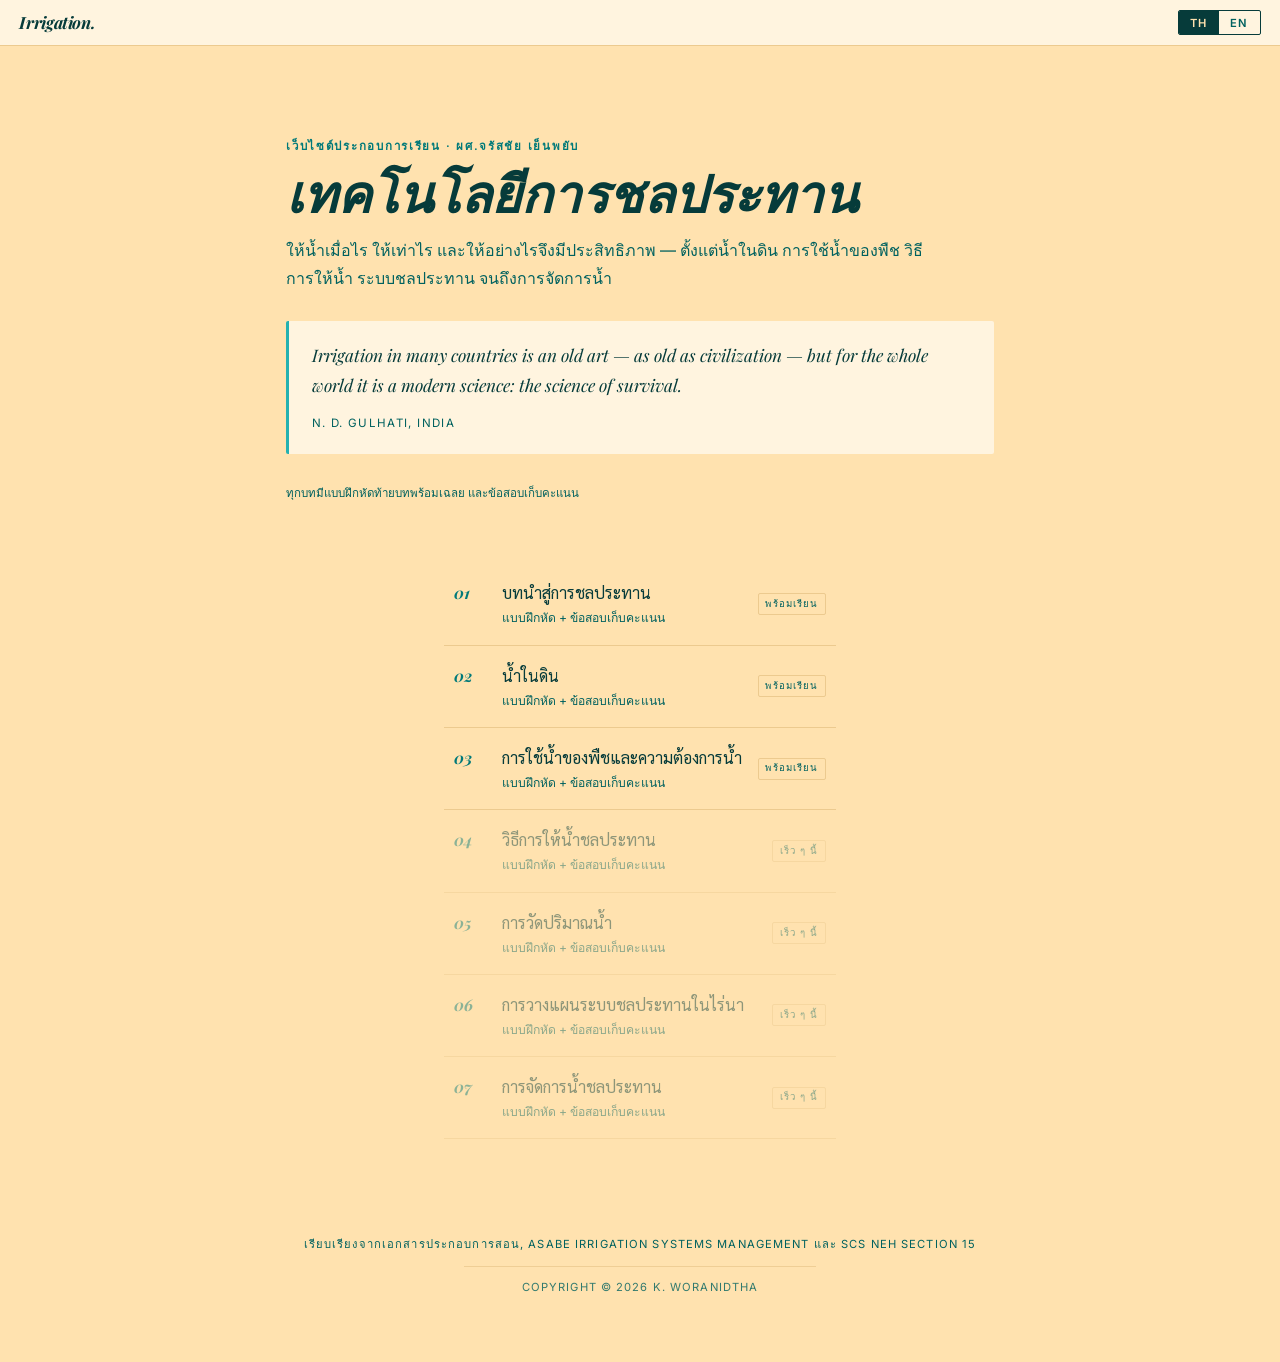
==== index.html @ 519aff83 "first commit" ====
<!DOCTYPE html>
<html lang="th">
<head>
<meta charset="UTF-8" />
<meta name="viewport" content="width=device-width, initial-scale=1.0" />
<title>Irrigation Technology · เทคโนโลยีการชลประทาน</title>
<link rel="preconnect" href="https://fonts.googleapis.com" />
<link rel="preconnect" href="https://fonts.gstatic.com" crossorigin />
<link href="https://fonts.googleapis.com/css2?family=Inter:wght@400;500;600;700&family=JetBrains+Mono:wght@400;500;600&family=Playfair+Display:ital,wght@0,400;0,700;1,400;1,700&family=Sarabun:wght@400;500;700&display=swap" rel="stylesheet" />
<link rel="stylesheet" href="css/theme.css" />
<link rel="stylesheet" href="css/style.css" />
</head>
<body>

<div class="stage">
  <div class="topbar">
    <div class="topbar-left">
      <a class="sidebar-brand" href="index.html" style="padding:0">Irrigation.</a>
    </div>
    <div class="topbar-right">
      <div class="lang-toggle" role="group" aria-label="Language">
        <button class="lang-btn" data-lang="th">TH</button>
        <button class="lang-btn" data-lang="en">EN</button>
      </div>
    </div>
  </div>

  <div class="hero">
    <span class="chapter-number">
      <span class="en">Course site · Asst. Prof. Charatchai Yenphayap</span>
      <span class="th">เว็บไซต์ประกอบการเรียน · ผศ.จรัสชัย เย็นพยับ</span>
    </span>
    <h1>
      <span class="en">Irrigation Technology</span>
      <span class="th">เทคโนโลยีการชลประทาน</span>
    </h1>
    <p class="subtitle">
      <span class="en">When to irrigate, how much water to apply, and how to apply it efficiently — from soil water and crop water use to methods, systems, and management.</span>
      <span class="th">ให้น้ำเมื่อไร ให้เท่าไร และให้อย่างไรจึงมีประสิทธิภาพ — ตั้งแต่น้ำในดิน การใช้น้ำของพืช วิธีการให้น้ำ ระบบชลประทาน จนถึงการจัดการน้ำ</span>
    </p>

    <div class="quote">
      <p>Irrigation in many countries is an old art — as old as civilization — but for the whole world it is a modern science: the science of survival.</p>
      <cite>N. D. Gulhati, India</cite>
    </div>

    <p class="quiz-note">
      <span class="en">Every chapter ends with practice exercises (with worked answers) and a graded quiz.</span>
      <span class="th">ทุกบทมีแบบฝึกหัดท้ายบทพร้อมเฉลย และข้อสอบเก็บคะแนน</span>
    </p>
  </div>

  <ul class="toc-list" id="toc"></ul>

  <footer>
    <span class="en">Built from course slides, ASABE Irrigation Systems Management, and SCS NEH Section 15</span>
    <span class="th">เรียบเรียงจากเอกสารประกอบการสอน, ASABE Irrigation Systems Management และ SCS NEH Section 15</span>
  </footer>
</div>

<script src="js/sidebar.js"></script>
<script src="js/site.js"></script>
<script src="js/svgfit.js"></script>
<script>
  document.querySelector('#toc').innerHTML = CHAPTERS.map((c, i) => `
    <li><a class="toc-link ${c.ready ? '' : 'todo'}" href="${c.ready ? c.file : '#'}">
      <span class="toc-num">${String(i + 1).padStart(2, '0')}</span>
      <span class="toc-text">
        <span class="en">${c.en}</span><span class="th">${c.th}</span>
        <small><span class="en">Exercises + graded quiz</span><span class="th">แบบฝึกหัด + ข้อสอบเก็บคะแนน</span></small>
      </span>
      <span class="badge">${c.ready
        ? '<span class="en">Ready</span><span class="th">พร้อมเรียน</span>'
        : '<span class="en">Coming soon</span><span class="th">เร็ว ๆ นี้</span>'}</span>
    </a></li>`).join('');
</script>
</body>
</html>
---- css/theme.css ----
/* ============================================================
   theme.css — ชุดสีและฟอนต์ทั้งหมดของเว็บอยู่ในไฟล์นี้ไฟล์เดียว
   All colours and fonts live here. Edit this file to restyle
   the whole site; style.css never hard-codes a colour.
   โหลดไฟล์นี้ "ก่อน" style.css เสมอ

   ชุดสีหลัก / Base palette:
     #007979  teal เข้ม      #24B1B1  teal สว่าง
     #FFE2AF  ครีม           #E37434  ส้ม
   ============================================================ */

:root {
  /* ---- สีพื้นหลัง / Backgrounds ---- */
  --bg:          #ffe2af;   /* พื้นหลังหน้าเว็บ = ครีม        page background */
  --paper:       #fff4df;   /* พื้นกล่อง/ตาราง/แถบเมนู (ครีมอ่อน)  cards, sidebar */

  /* ---- สีตัวอักษร / Text ---- */
  --ink:         #063b3a;   /* ตัวอักษรหลัก (teal เข้มมาก)   body text      */
  --ink-soft:    #00615f;   /* ตัวอักษรรอง (teal)            secondary text */

  /* ---- เส้นและสีเน้น / Lines & accents ---- */
  --rule:        #ecca8f;   /* เส้นคั่น ขอบกล่อง (ครีมเข้ม)   borders, rules */
  --accent:      #007979;   /* สีเน้นหลัก: เลขบท หัวข้อกำกับ  primary accent */
  --accent-light:#24b1b1;   /* teal สว่าง: เส้นเน้น โฟกัส     highlights, focus */
  --accent-hot:  #e37434;   /* ส้ม: ใช้กับพื้น/เส้น/ลูกศร      decorative orange */
  --link:        #9a4315;   /* ส้มเข้ม สำหรับ "ตัวอักษร" ให้อ่านชัดบนพื้นครีม
                               deep orange — text-safe shade of --accent-hot  */

  /* ---- สีผลตรวจข้อสอบ / Quiz feedback ---- */
  --ok:          #00615f;   /* ข้อความเมื่อตอบถูก  correct text */
  --bad:         #9a4315;   /* ข้อความเมื่อตอบผิด  wrong text   */
  --hi-ok:   rgba(0, 121, 121, .16);   /* พื้นไฮไลต์ข้อที่ถูก */
  --hi-bad:  rgba(227, 116, 52, .24);  /* พื้นไฮไลต์ข้อที่ผิด */

  /* ---- เงาและฉากหลังเมนูบนมือถือ / Shadow & scrim ---- */
  --shadow:  rgba(6, 59, 58, .20);
  --scrim:   rgba(6, 59, 58, .40);

  /* ---- ฟอนต์ / Typefaces ---- */
  --font-display: "Playfair Display", Georgia, "Times New Roman", serif;
  --font-body:    "Sarabun", system-ui, -apple-system, "Segoe UI", sans-serif;
  --font-ui:      "Inter", system-ui, -apple-system, "Segoe UI", sans-serif;
  --font-mono:    "JetBrains Mono", ui-monospace, "SF Mono", Menlo, monospace;

  /* ---- ขนาด / Metrics ---- */
  --sidebar-w: 268px;     /* ความกว้างแถบเมนูด้านซ้าย */
}

/* ============================================================
   ชุดสีสำรอง — ลบเครื่องหมายคอมเมนต์ของชุดที่ต้องการเพื่อใช้งาน
   Alternate palettes — uncomment one block to switch.
   (ทับค่าด้านบนได้เพราะประกาศทีหลัง)
   ============================================================ */

/* --- Teal on white / teal พื้นขาว: สว่างกว่า อ่านง่ายเวลาพิมพ์ ---
:root {
  --bg: #f2f7f6;  --paper: #ffffff;  --ink: #063b3a;  --ink-soft: #00615f;
  --rule: #cbe3e1; --accent: #007979; --accent-light: #24b1b1;
  --accent-hot: #e37434; --link: #9a4315;
}
*/

/* --- Warm original / โทนกระดาษเก่า (ชุดเดิม) ---
:root {
  --bg: #ece2d0;  --paper: #faf6ed;  --ink: #1c1812;  --ink-soft: #4a4033;
  --rule: #d4c9b0; --accent: #a87d3a; --accent-light: #c9a25c;
  --accent-hot: #9a4628; --link: #9a4628;
  --ok: #3f6b3f; --bad: #9a4628;
  --hi-ok: rgba(63,107,63,.14); --hi-bad: rgba(154,70,40,.14);
  --shadow: rgba(28,24,18,.14); --scrim: rgba(28,24,18,.35);
}
*/

/* --- Dark / โหมดมืด teal ---
:root {
  --bg: #062b2a;  --paper: #0b3a38;  --ink: #ffe2af;  --ink-soft: #b9d9d5;
  --rule: #12514e; --accent: #24b1b1; --accent-light: #6fd6d6;
  --accent-hot: #e37434; --link: #f0a06a;
  --ok: #24b1b1; --bad: #e37434;
  --hi-ok: rgba(36,177,177,.20); --hi-bad: rgba(227,116,52,.24);
  --shadow: rgba(0,0,0,.45); --scrim: rgba(0,0,0,.55);
}
*/
---- css/style.css ----
/* ============================================================
   Irrigation Technology — course site: layout & components
   สีและฟอนต์ทั้งหมดอยู่ใน css/theme.css (ต้องโหลดก่อนไฟล์นี้)
   Colours/fonts live in css/theme.css — load it before this file.
   ============================================================ */

*, *::before, *::after { box-sizing: border-box; margin: 0; padding: 0; }

html { scroll-behavior: smooth; }
body {
  background: var(--bg);
  color: var(--ink);
  font-family: var(--font-body);
  font-size: 16px;
  line-height: 1.75;
  -webkit-font-smoothing: antialiased;
}
@media (prefers-reduced-motion: reduce) {
  html { scroll-behavior: auto; }
  *, *::before, *::after { transition: none !important; }
}

/* ===== Language switching (CSS-driven, no JS re-render) ===== */
html[lang="th"] .en, html[lang="en"] .th { display: none !important; }

/* ===== Layout ===== */
.layout { display: flex; min-height: 100vh; }

/* ===== Sidebar ===== */
.sidebar {
  width: var(--sidebar-w);
  min-width: var(--sidebar-w);
  background: var(--paper);
  border-right: 1px solid var(--rule);
  padding: 1.2rem 0 3rem;
  position: sticky;
  top: 0;
  height: 100vh;
  overflow-y: auto;
  transition: transform .3s, margin .3s;
  z-index: 20;
}
.sidebar.collapsed { transform: translateX(calc(-1 * var(--sidebar-w))); margin-right: calc(-1 * var(--sidebar-w)); }

.sidebar-brand {
  display: block;
  font-family: var(--font-display);
  font-style: italic;
  font-weight: 700;
  font-size: 1.05rem;
  color: var(--ink);
  text-decoration: none;
  padding: 0 1.1rem .9rem;
  letter-spacing: -.02em;
}
.sidebar-brand:hover { color: var(--accent); }
.sidebar-title {
  font-family: var(--font-ui);
  font-size: .62rem;
  color: var(--ink-soft);
  text-transform: uppercase;
  letter-spacing: .15em;
  font-weight: 600;
  padding: 0 1.1rem .7rem;
  border-bottom: 1px solid var(--rule);
  margin-bottom: .5rem;
}

.sidebar-lecturer {
  display: block;
  margin-top: .35rem;
  font-size: .72rem;
  font-weight: 400;
  letter-spacing: .02em;
  text-transform: none;
  color: var(--accent);
}

.nav-item {
  display: flex;
  align-items: baseline;
  gap: .6rem;
  padding: .5rem 1.1rem;
  font-family: var(--font-ui);
  font-size: .8rem;
  line-height: 1.45;
  color: var(--ink-soft);
  text-decoration: none;
  border-left: 2px solid transparent;
  transition: background 120ms, color 120ms, border-color 120ms;
}
.nav-item:hover { background: var(--bg); color: var(--ink); }
.nav-item.active { background: var(--bg); color: var(--ink); border-left-color: var(--accent-light); }
.nav-item.todo { opacity: .45; pointer-events: none; }
.nav-num {
  font-family: var(--font-display);
  font-style: italic;
  font-weight: 700;
  font-size: .82rem;
  color: var(--accent);
  min-width: 1.3rem;
}
.nav-item.active .nav-num { color: var(--link); }

.nav-group {
  font-family: var(--font-ui);
  font-size: .58rem;
  text-transform: uppercase;
  letter-spacing: .15em;
  font-weight: 600;
  color: var(--accent);
  padding: 1.2rem 1.1rem .3rem;
}

.nav-sub {
  display: block;
  padding: .28rem 1.1rem .28rem 2.9rem;
  font-family: var(--font-ui);
  font-size: .72rem;
  color: var(--ink-soft);
  text-decoration: none;
  border-left: 2px solid transparent;
}
.nav-sub:hover { color: var(--link); }
.nav-sub.active { color: var(--ink); border-left-color: var(--rule); }

/* ===== Stage ===== */
.stage { flex: 1; min-width: 0; display: flex; flex-direction: column; }

.topbar {
  position: sticky;
  top: 0;
  z-index: 15;
  display: flex;
  align-items: center;
  justify-content: space-between;
  gap: .8rem;
  padding: .5rem 1.2rem;
  background: var(--paper);
  border-bottom: 1px solid var(--rule);
  min-height: 46px;
}
.topbar-left, .topbar-right { display: flex; align-items: center; gap: .6rem; }
.topbar-title {
  font-family: var(--font-display);
  font-style: italic;
  font-weight: 700;
  font-size: .95rem;
  white-space: nowrap;
  overflow: hidden;
  text-overflow: ellipsis;
}

.btn {
  font-family: var(--font-ui);
  font-size: .75rem;
  font-weight: 600;
  letter-spacing: .05em;
  background: none;
  border: 1px solid var(--ink);
  color: var(--ink);
  padding: .25rem .7rem;
  border-radius: 2px;
  cursor: pointer;
  text-decoration: none;
  transition: background 150ms, color 150ms;
}
.btn:hover { background: var(--ink); color: var(--bg); }
.btn.solid { background: var(--ink); color: var(--bg); }
.btn.solid:hover { background: var(--ink-soft); }
.btn[disabled], .btn.disabled { opacity: .25; pointer-events: none; }

/* language toggle */
.lang-toggle { display: flex; border: 1px solid var(--ink); border-radius: 2px; overflow: hidden; }
.lang-btn {
  font-family: var(--font-ui);
  font-size: .7rem;
  font-weight: 600;
  letter-spacing: .1em;
  padding: .28rem .7rem;
  background: none;
  border: none;
  color: var(--ink-soft);
  cursor: pointer;
  transition: background .15s, color .15s;
}
.lang-btn + .lang-btn { border-left: 1px solid var(--ink); }
.lang-btn.active { background: var(--ink); color: var(--bg); }
.lang-btn:hover:not(.active) { background: var(--bg); color: var(--ink); }

/* ===== Content ===== */
.chapter { max-width: 860px; margin: 0 auto; padding: 3.5rem 2rem 5rem; width: 100%; }
.chapter-header { margin-bottom: 2.5rem; }
.chapter-number {
  display: block;
  font-family: var(--font-ui);
  color: var(--accent);
  text-transform: uppercase;
  letter-spacing: .15em;
  font-size: .72rem;
  font-weight: 600;
  margin-bottom: .5rem;
}
.chapter h1 {
  font-family: var(--font-display);
  font-style: italic;
  font-weight: 700;
  font-size: clamp(1.8rem, 4vw, 2.6rem);
  line-height: 1.15;
  letter-spacing: -.01em;
}
.chapter-lede { color: var(--ink-soft); margin-top: 1rem; max-width: 62ch; }

section { padding-top: 2.6rem; scroll-margin-top: 60px; }
section h2 {
  font-family: var(--font-display);
  font-style: italic;
  font-weight: 700;
  font-size: clamp(1.3rem, 2.6vw, 1.75rem);
  margin-bottom: .9rem;
}
section h3 {
  font-family: var(--font-ui);
  font-size: .95rem;
  font-weight: 700;
  letter-spacing: .01em;
  margin: 1.6rem 0 .5rem;
}
p { max-width: 66ch; margin-bottom: 1.1em; }
ul, ol { max-width: 66ch; margin: 0 0 1.2em 1.3rem; }
li { margin-bottom: .35em; }
strong { font-weight: 700; }
em { font-family: var(--font-display); font-style: italic; color: var(--link); }
a { color: var(--link); }
code, .mono { font-family: var(--font-mono); font-size: .88em; }

/* เลขยกกำลัง/ตัวห้อย: ไม่ให้ดันความสูงบรรทัดของสมการ
   real superscripts that do not stretch the line box */
sup, sub {
  font-size: .70em;
  line-height: 0;
  position: relative;
  vertical-align: baseline;
  font-weight: inherit;
}
sup { top: -.52em; }
sub { bottom: -.22em; }

.rule { border: 0; border-top: 1px solid var(--rule); margin: 3rem 0 0; }

/* pull quote */
.quote {
  border-left: 3px solid var(--accent-light);
  background: var(--paper);
  padding: 1.2rem 1.4rem;
  margin: 1.8rem 0;
  border-radius: 2px;
}
.quote p { font-family: var(--font-display); font-style: italic; font-size: 1.08rem; margin-bottom: .4rem; }
.quote cite {
  font-family: var(--font-ui);
  font-style: normal;
  font-size: .72rem;
  letter-spacing: .12em;
  text-transform: uppercase;
  color: var(--ink-soft);
}

/* callout / key box */
.box {
  background: var(--paper);
  border: 1px solid var(--rule);
  border-radius: 2px;
  padding: 1.1rem 1.3rem;
  margin: 1.6rem 0;
}
.box-title {
  font-family: var(--font-ui);
  font-size: .66rem;
  font-weight: 600;
  text-transform: uppercase;
  letter-spacing: .15em;
  color: var(--accent);
  margin-bottom: .6rem;
}
.box p:last-child, .box ul:last-child, .box ol:last-child { margin-bottom: 0; }

/* card grid */
.cards { display: grid; gap: 1rem; grid-template-columns: repeat(auto-fit, minmax(210px, 1fr)); margin: 1.6rem 0; }
.card {
  background: var(--paper);
  border: 1px solid var(--rule);
  border-radius: 2px;
  padding: 1rem 1.1rem;
}
.card h4 {
  font-family: var(--font-ui);
  font-size: .85rem;
  font-weight: 700;
  margin-bottom: .4rem;
}
.card p { font-size: .88rem; color: var(--ink-soft); margin: 0; }
.card-num {
  font-family: var(--font-display);
  font-style: italic;
  font-weight: 700;
  color: var(--accent);
  font-size: 1.1rem;
  margin-right: .35rem;
}

/* tables */
.table-wrap { overflow-x: auto; margin: 1.6rem 0; border: 1px solid var(--rule); border-radius: 2px; background: var(--paper); }
table { border-collapse: collapse; width: 100%; font-size: .85rem; }
th, td { padding: .55rem .8rem; text-align: left; border-bottom: 1px solid var(--rule); }
th {
  font-family: var(--font-ui);
  font-size: .68rem;
  text-transform: uppercase;
  letter-spacing: .1em;
  color: var(--ink-soft);
  background: var(--bg);
  white-space: nowrap;
}
tbody tr:last-child td { border-bottom: 0; }
td.num { font-family: var(--font-mono); white-space: nowrap; }

/* ===== Formulas & worked calculations =====
   โครงสร้าง / structure:
     <div class="formula">
       <div class="eq-head">หัวข้อย่อย (ไม่บังคับ)</div>
       <div class="eq"><code>สมการ</code><span class="eq-note">คำอธิบาย</span></div>
       <div class="eq result"><code>คำตอบ</code></div>
     </div>
   หนึ่งบรรทัด = หนึ่ง .eq เสมอ ไม่พึ่งการขึ้นบรรทัดในซอร์ส
   one line per .eq — never relies on newlines in the source            */
.formula {
  background: var(--paper);
  border: 1px solid var(--rule);
  border-left: 3px solid var(--accent-light);
  border-radius: 2px;
  margin: 1.4rem 0;
  overflow-x: auto;
}
.formula .eq {
  display: flex;
  flex-wrap: wrap;
  align-items: baseline;
  gap: .25rem 1.5rem;
  padding: .5rem 1rem;
}
.formula .eq + .eq { border-top: 1px solid var(--rule); }
.formula .eq > code {
  font-family: var(--font-mono);
  font-size: .95rem;
  line-height: 1.75;
  color: var(--ink);
}
.formula .eq.result > code { font-weight: 600; color: var(--link); }
.formula .eq-note {
  font-family: var(--font-ui);
  font-size: .76rem;
  line-height: 1.6;
  color: var(--ink-soft);
  margin-left: auto;
  text-align: right;
}
.formula .eq-head {
  padding: .45rem 1rem;
  background: var(--bg);
  border-top: 1px solid var(--rule);
  font-family: var(--font-ui);
  font-size: .66rem;
  font-weight: 600;
  letter-spacing: .15em;
  text-transform: uppercase;
  color: var(--accent);
}
.formula .eq-head:first-child { border-top: 0; }

/* เศษส่วนแบบซ้อนบน-ล่าง สำหรับสมการใหญ่ / stacked fraction */
.formula .eq-block { align-items: center; }
.frac {
  display: inline-flex;
  flex-direction: column;
  align-items: center;
  font-family: var(--font-mono);
  font-size: inherit;          /* กลืนกับข้อความรอบข้าง ใช้ได้ทั้งใน <code> และเดี่ยว ๆ */
  line-height: 1.45;
  vertical-align: middle;
  margin: 0 .15rem;
}
.frac .num { border-bottom: 1.5px solid currentColor; padding: 0 .55rem .18rem; }
.frac .den { padding: .18rem .55rem 0; }
.formula .eq-block .frac { font-size: .92rem; }
/* .eq ที่มีเศษส่วนให้จัดกึ่งกลางแนวตั้ง แทนการอิงเส้นฐาน */
.formula .eq:has(.frac) { align-items: center; }

/* symbol list under a formula */
.where-title {
  font-family: var(--font-ui);
  font-size: .66rem;
  font-weight: 600;
  letter-spacing: .15em;
  text-transform: uppercase;
  color: var(--accent);
  margin: -.6rem 0 .5rem .2rem;
}
dl.where {
  display: grid;
  grid-template-columns: max-content 1fr;
  gap: .3rem 1rem;
  margin: 0 0 1.6rem;
  padding-left: .2rem;
  max-width: 66ch;
  font-size: .88rem;
}
dl.where dt {
  font-family: var(--font-mono);
  color: var(--accent);
  white-space: nowrap;
}
dl.where dt::after { content: " ="; color: var(--ink-soft); }
dl.where dd { margin: 0; color: var(--ink-soft); }

@media (max-width: 560px) {
  .formula .eq { display: block; }
  .formula .eq-note { text-align: left; margin: .2rem 0 0; display: block; }
  dl.where { grid-template-columns: 1fr; gap: 0 0; }
  dl.where dd { margin: 0 0 .5rem; }
}

/* ============================================================
   Figure animations — อนิเมชันในรูป
   ใส่คลาสให้ element ใน SVG ได้เลย ปรับจังหวะรายชิ้นด้วย
   style="animation-delay:.5s" หรือ style="--drip:20px"
   ปิดทั้งหมดอัตโนมัติเมื่อผู้ใช้ตั้งค่า "ลดการเคลื่อนไหว"
   ============================================================ */
@keyframes fig-flow  { to   { stroke-dashoffset: -28; } }
@keyframes fig-pulse { 0%, 100% { opacity: var(--o1, .28); } 50% { opacity: var(--o2, .5); } }
@keyframes fig-drip  {
  0%   { transform: translateY(0);              opacity: 0; }
  20%  {                                        opacity: 1; }
  80%  {                                        opacity: 1; }
  100% { transform: translateY(var(--drip, 18px)); opacity: 0; }
}
@keyframes fig-rise  {
  0%   { transform: translateY(10px);  opacity: 0; }
  35%  {                               opacity: 1; }
  75%  {                               opacity: 1; }
  100% { transform: translateY(-12px); opacity: 0; }
}
@keyframes fig-dry   {
  0%   { transform: translateY(0);    opacity: 0; }
  10%  {                              opacity: 1; }
  88%  {                              opacity: 1; }
  100% { transform: translateY(90px); opacity: 0; }
}
@keyframes fig-grow  { from { transform: scaleX(0); } to { transform: scaleX(1); } }
@keyframes fig-fade  { to { opacity: 1; } }

/* วนตลอด — ใช้กับการไหลของน้ำ / looping: water in motion */
.fig-flow  { stroke-dasharray: 7 7; animation: fig-flow 1.2s linear infinite; }
.fig-pulse { animation: fig-pulse 3.4s ease-in-out infinite; }
.fig-drip  { animation: fig-drip 2s ease-in infinite; }
.fig-rise  { animation: fig-rise 3s ease-in-out infinite; }
.fig-dry   { animation: fig-dry 8s ease-in infinite; }

/* เล่นครั้งเดียวเมื่อรูปเลื่อนเข้ามาในจอ / one-shot, on scroll into view */
figure .fig-grow { transform: scaleX(0); transform-box: fill-box; transform-origin: left center; }
figure .fig-fade { opacity: 0; }
figure.in-view .fig-grow { animation: fig-grow .9s cubic-bezier(.2,.7,.3,1) forwards; }
figure.in-view .fig-fade { animation: fig-fade .5s ease .75s forwards; }

@media (prefers-reduced-motion: reduce) {
  [class*="fig-"] { animation: none !important; }
  figure .fig-grow { transform: none; }
  figure .fig-fade { opacity: 1; }
}
/* ถ้า JS ไม่ทำงาน อย่าให้แท่งกราฟหายไปเฉย ๆ / never hide content when JS is off */
@media (scripting: none) {
  figure .fig-grow { transform: none; }
  figure .fig-fade { opacity: 1; }
}
@media print {
  [class*="fig-"] { animation: none !important; }
  figure .fig-grow { transform: none; }
  figure .fig-fade { opacity: 1; }
}

/* figure: schematic */
figure { margin: 1.8rem 0; }
figure svg { display: block; width: 100%; height: auto; background: var(--paper); border: 1px solid var(--rule); border-radius: 2px; }
figcaption {
  font-family: var(--font-ui);
  font-size: .72rem;
  color: var(--ink-soft);
  letter-spacing: .05em;
  margin-top: .5rem;
}

/* ===== Exercises ===== */
.exercise {
  background: var(--paper);
  border: 1px solid var(--rule);
  border-radius: 2px;
  padding: 1rem 1.2rem;
  margin-bottom: 1rem;
}
.exercise-q { font-weight: 600; margin-bottom: .6rem; }
.exercise-q .qnum { font-family: var(--font-display); font-style: italic; color: var(--accent); margin-right: .4rem; }
.exercise .answer {
  display: none;
  border-top: 1px dashed var(--rule);
  margin-top: .8rem;
  padding-top: .8rem;
  color: var(--ink-soft);
  font-size: .93rem;
}
.exercise.open .answer { display: block; }
.reveal-btn {
  font-family: var(--font-ui);
  font-size: .68rem;
  font-weight: 600;
  letter-spacing: .1em;
  text-transform: uppercase;
  background: none;
  border: 1px solid var(--rule);
  color: var(--ink-soft);
  padding: .2rem .6rem;
  border-radius: 2px;
  cursor: pointer;
}
.reveal-btn:hover { border-color: var(--ink); color: var(--ink); }

/* ===== Quiz ===== */
.quiz { border: 1px solid var(--rule); border-radius: 2px; background: var(--paper); padding: 1.4rem; }
.quiz-item { padding: .9rem 0; border-bottom: 1px solid var(--rule); }
.quiz-item:last-of-type { border-bottom: 0; }
.quiz-q { font-weight: 600; margin-bottom: .6rem; }
.quiz-q .qnum { font-family: var(--font-display); font-style: italic; color: var(--accent); margin-right: .4rem; }
.quiz-choice {
  display: flex;
  align-items: flex-start;
  gap: .55rem;
  padding: .32rem .5rem;
  border-radius: 2px;
  cursor: pointer;
  font-size: .92rem;
  line-height: 1.5;
}
.quiz-choice:hover { background: var(--bg); }
.quiz-choice input { margin-top: .42rem; accent-color: var(--accent); }
.quiz-item.correct .quiz-choice.picked { background: var(--hi-ok); }
.quiz-item.wrong .quiz-choice.picked { background: var(--hi-bad); }
.quiz-item.wrong .quiz-choice.is-key { background: var(--hi-ok); }
.quiz-feedback {
  font-family: var(--font-ui);
  font-size: .78rem;
  margin-top: .5rem;
  padding-left: .5rem;
  display: none;
}
.quiz-item.graded .quiz-feedback { display: block; }
.quiz-item.correct .quiz-feedback { color: var(--ok); }
.quiz-item.wrong .quiz-feedback { color: var(--bad); }

.quiz-bar {
  display: flex;
  align-items: center;
  gap: 1rem;
  flex-wrap: wrap;
  margin-top: 1.2rem;
  padding-top: 1.1rem;
  border-top: 1px solid var(--rule);
}
.quiz-score {
  font-family: var(--font-mono);
  font-size: 1rem;
  background: var(--bg);
  border: 1px solid var(--rule);
  border-radius: 2px;
  padding: .3rem .8rem;
}
.quiz-note { font-family: var(--font-ui); font-size: .72rem; color: var(--ink-soft); }

/* ===== Footer / chapter pager ===== */
.pager {
  display: flex;
  justify-content: space-between;
  gap: 1rem;
  margin-top: 3rem;
  padding-top: 1.6rem;
  border-top: 1px solid var(--rule);
}
footer .copyright {
  display: block;
  margin-top: .7rem;
  padding-top: .7rem;
  border-top: 1px solid var(--rule);
  max-width: 22rem;
  margin-inline: auto;
  color: var(--ink-soft);
  opacity: .8;
}
footer {
  text-align: center;
  font-family: var(--font-ui);
  font-size: .7rem;
  letter-spacing: .1em;
  text-transform: uppercase;
  color: var(--ink-soft);
  padding: 2rem 2rem 4rem;
}

/* ===== Landing page ===== */
.hero { max-width: 860px; margin: 0 auto; padding: 10vh 2rem 3rem; }
.hero h1 {
  font-family: var(--font-display);
  font-style: italic;
  font-weight: 700;
  font-size: clamp(2rem, 5vw, 3.2rem);
  line-height: 1.08;
  margin-bottom: 1rem;
}
.hero .subtitle { font-family: var(--font-ui); color: var(--ink-soft); }
.toc-list { max-width: 860px; margin: 0 auto; padding: 0 2rem 4rem; list-style: none; }
.toc-list li { margin: 0; }
.toc-link {
  display: flex;
  gap: 1rem;
  align-items: baseline;
  padding: 1rem .6rem;
  border-bottom: 1px solid var(--rule);
  text-decoration: none;
  color: var(--ink);
  transition: background .12s;
}
.toc-link:hover { background: var(--paper); }
.toc-link.todo { opacity: .45; pointer-events: none; }
.toc-num { font-family: var(--font-display); font-style: italic; font-weight: 700; color: var(--accent); min-width: 2rem; }
.toc-text small { display: block; font-family: var(--font-ui); font-size: .76rem; color: var(--ink-soft); }
.badge {
  font-family: var(--font-ui);
  font-size: .6rem;
  letter-spacing: .12em;
  text-transform: uppercase;
  border: 1px solid var(--rule);
  color: var(--ink-soft);
  padding: .1rem .4rem;
  border-radius: 2px;
  margin-left: auto;
  white-space: nowrap;
  align-self: center;
}

:focus-visible { outline: 2px solid var(--accent-light); outline-offset: 2px; }

/* ===== Responsive ===== */
.scrim { display: none; }
@media (max-width: 900px) {
  .sidebar { position: fixed; left: 0; top: 0; bottom: 0; box-shadow: 4px 0 20px var(--shadow); }
  .sidebar.collapsed { transform: translateX(calc(-1 * var(--sidebar-w))); margin-right: 0; }
  .scrim { display: block; position: fixed; inset: 0; background: var(--scrim); z-index: 19; }
  .sidebar.collapsed ~ .scrim { display: none; }
  .chapter { padding: 2.5rem 1.2rem 4rem; }
  .topbar-title { display: none; }
}
@media (max-width: 700px) {
  /* จอแคบ: ให้เลื่อนรูปแนวนอนแทนการย่อจนอ่านตัวอักษรในรูปไม่ออก
     narrow screens: scroll the figure instead of shrinking its labels away */
  figure { overflow-x: auto; }
  figure svg { min-width: 560px; }
}
@media print {
  .sidebar, .topbar, .pager, .scrim, .reveal-btn, .quiz-bar { display: none !important; }
  .exercise .answer { display: block !important; }
  body { background: #fff; }
}
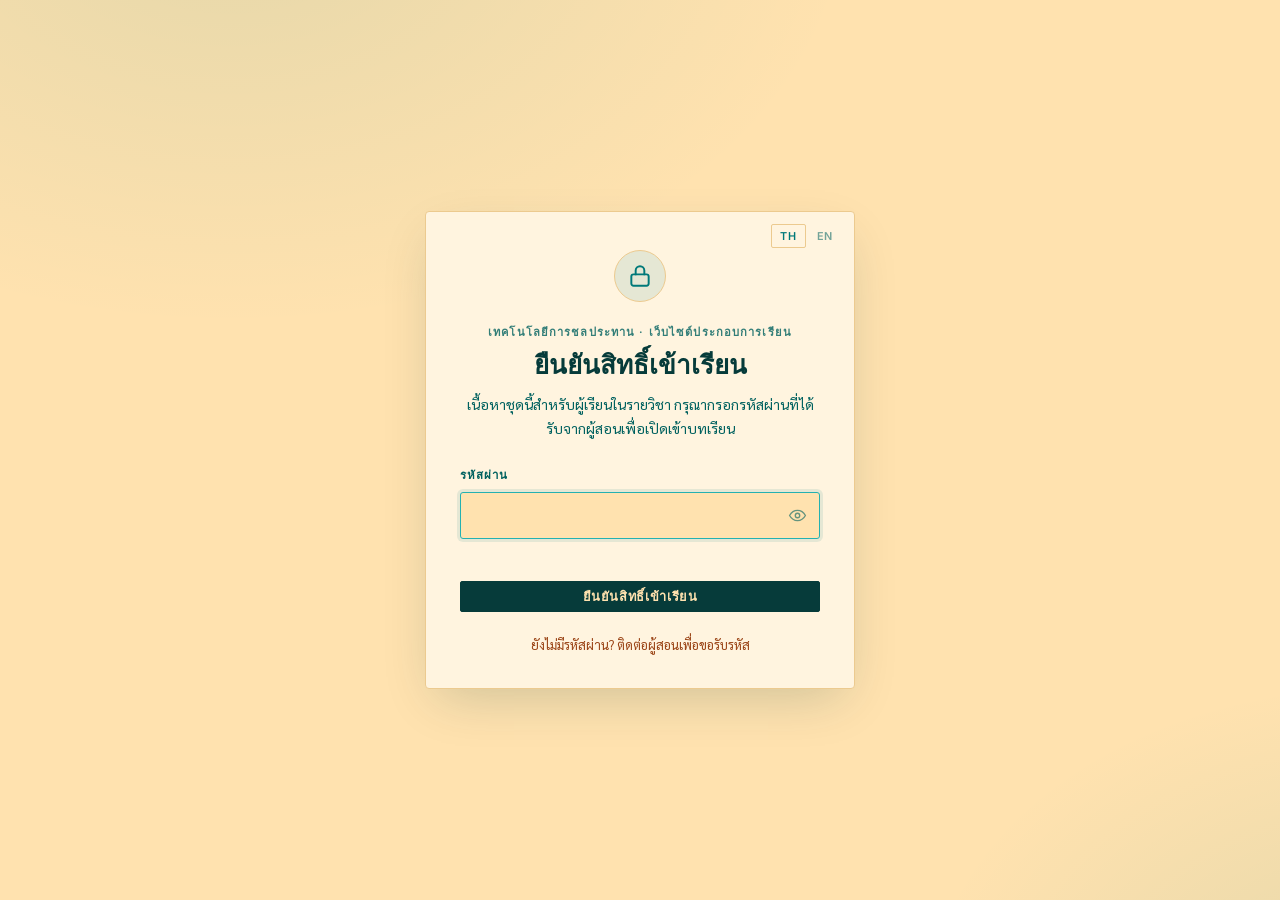
==== commit 5a76c424: "Add a passcode gate in front of the lessons Students now enter a passcode before any page opens. The" ====
--- a/index.html
+++ b/index.html
@@ -9,6 +9,10 @@
 <link href="https://fonts.googleapis.com/css2?family=Inter:wght@400;500;600;700&family=JetBrains+Mono:wght@400;500;600&family=Playfair+Display:ital,wght@0,400;0,700;1,400;1,700&family=Sarabun:wght@400;500;700&display=swap" rel="stylesheet" />
 <link rel="stylesheet" href="css/theme.css" />
 <link rel="stylesheet" href="css/style.css" />
+<link rel="stylesheet" href="css/gate.css" />
+<!-- ประตูยืนยันสิทธิ์เข้าเรียน โหลดแบบ synchronous ใน head เพื่อไม่ให้เห็นเนื้อหาแวบหนึ่งก่อนถูกล็อก
+     Access gate: loaded synchronously in <head> so the lesson never flashes before the lock. -->
+<script src="js/gate.js"></script>
 </head>
 <body>
 
--- a/css/theme.css
+++ b/css/theme.css
@@ -25,6 +25,13 @@
   --accent-hot:  #e37434;   /* ส้ม: ใช้กับพื้น/เส้น/ลูกศร      decorative orange */
   --link:        #9a4315;   /* ส้มเข้ม สำหรับ "ตัวอักษร" ให้อ่านชัดบนพื้นครีม
                                deep orange — text-safe shade of --accent-hot  */
+
+  /* ---- ตาราง / Tables ----
+     สีรองพื้นหัวตาราง: เป็นสีเน้นแบบโปร่งใส ซ้อนบน --bg อีกที
+     ทำให้ได้ 3 ระดับชัดเจน คือ หัวตาราง > แถวสลับสี > แถวปกติ
+     header tint, layered over --bg, so the table reads in three tiers:
+     header > striped row > plain row                                  */
+  --th-tint: rgba(0, 121, 121, .10);
 
   /* ---- สีผลตรวจข้อสอบ / Quiz feedback ---- */
   --ok:          #00615f;   /* ข้อความเมื่อตอบถูก  correct text */
@@ -57,6 +64,7 @@
   --bg: #f2f7f6;  --paper: #ffffff;  --ink: #063b3a;  --ink-soft: #00615f;
   --rule: #cbe3e1; --accent: #007979; --accent-light: #24b1b1;
   --accent-hot: #e37434; --link: #9a4315;
+  --th-tint: rgba(0, 121, 121, .08);
 }
 */
 
@@ -66,6 +74,7 @@
   --rule: #d4c9b0; --accent: #a87d3a; --accent-light: #c9a25c;
   --accent-hot: #9a4628; --link: #9a4628;
   --ok: #3f6b3f; --bad: #9a4628;
+  --th-tint: rgba(168, 125, 58, .12);
   --hi-ok: rgba(63,107,63,.14); --hi-bad: rgba(154,70,40,.14);
   --shadow: rgba(28,24,18,.14); --scrim: rgba(28,24,18,.35);
 }
@@ -77,6 +86,7 @@
   --rule: #12514e; --accent: #24b1b1; --accent-light: #6fd6d6;
   --accent-hot: #e37434; --link: #f0a06a;
   --ok: #24b1b1; --bad: #e37434;
+  --th-tint: rgba(36, 177, 177, .14);
   --hi-ok: rgba(36,177,177,.20); --hi-bad: rgba(227,116,52,.24);
   --shadow: rgba(0,0,0,.45); --scrim: rgba(0,0,0,.55);
 }
--- a/css/style.css
+++ b/css/style.css
@@ -11,8 +11,8 @@
   background: var(--bg);
   color: var(--ink);
   font-family: var(--font-body);
-  font-size: 16px;
-  line-height: 1.75;
+  font-size: 17.5px;
+  line-height: 1.8;
   -webkit-font-smoothing: antialiased;
 }
 @media (prefers-reduced-motion: reduce) {
@@ -56,7 +56,7 @@
 .sidebar-brand:hover { color: var(--accent); }
 .sidebar-title {
   font-family: var(--font-ui);
-  font-size: .62rem;
+  font-size: .7rem;
   color: var(--ink-soft);
   text-transform: uppercase;
   letter-spacing: .15em;
@@ -69,7 +69,7 @@
 .sidebar-lecturer {
   display: block;
   margin-top: .35rem;
-  font-size: .72rem;
+  font-size: .8rem;
   font-weight: 400;
   letter-spacing: .02em;
   text-transform: none;
@@ -82,8 +82,8 @@
   gap: .6rem;
   padding: .5rem 1.1rem;
   font-family: var(--font-ui);
-  font-size: .8rem;
-  line-height: 1.45;
+  font-size: .88rem;
+  line-height: 1.5;
   color: var(--ink-soft);
   text-decoration: none;
   border-left: 2px solid transparent;
@@ -96,15 +96,15 @@
   font-family: var(--font-display);
   font-style: italic;
   font-weight: 700;
-  font-size: .82rem;
-  color: var(--accent);
-  min-width: 1.3rem;
+  font-size: .9rem;
+  color: var(--accent);
+  min-width: 1.4rem;
 }
 .nav-item.active .nav-num { color: var(--link); }
 
 .nav-group {
   font-family: var(--font-ui);
-  font-size: .58rem;
+  font-size: .68rem;
   text-transform: uppercase;
   letter-spacing: .15em;
   font-weight: 600;
@@ -116,7 +116,8 @@
   display: block;
   padding: .28rem 1.1rem .28rem 2.9rem;
   font-family: var(--font-ui);
-  font-size: .72rem;
+  font-size: .8rem;
+  line-height: 1.5;
   color: var(--ink-soft);
   text-decoration: none;
   border-left: 2px solid transparent;
@@ -145,7 +146,7 @@
   font-family: var(--font-display);
   font-style: italic;
   font-weight: 700;
-  font-size: .95rem;
+  font-size: 1.05rem;
   white-space: nowrap;
   overflow: hidden;
   text-overflow: ellipsis;
@@ -153,7 +154,7 @@
 
 .btn {
   font-family: var(--font-ui);
-  font-size: .75rem;
+  font-size: .8rem;
   font-weight: 600;
   letter-spacing: .05em;
   background: none;
@@ -174,7 +175,7 @@
 .lang-toggle { display: flex; border: 1px solid var(--ink); border-radius: 2px; overflow: hidden; }
 .lang-btn {
   font-family: var(--font-ui);
-  font-size: .7rem;
+  font-size: .78rem;
   font-weight: 600;
   letter-spacing: .1em;
   padding: .28rem .7rem;
@@ -189,7 +190,7 @@
 .lang-btn:hover:not(.active) { background: var(--bg); color: var(--ink); }
 
 /* ===== Content ===== */
-.chapter { max-width: 860px; margin: 0 auto; padding: 3.5rem 2rem 5rem; width: 100%; }
+.chapter { max-width: 900px; margin: 0 auto; padding: 3.5rem 2rem 5rem; width: 100%; }
 .chapter-header { margin-bottom: 2.5rem; }
 .chapter-number {
   display: block;
@@ -197,7 +198,7 @@
   color: var(--accent);
   text-transform: uppercase;
   letter-spacing: .15em;
-  font-size: .72rem;
+  font-size: .8rem;
   font-weight: 600;
   margin-bottom: .5rem;
 }
@@ -209,22 +210,24 @@
   line-height: 1.15;
   letter-spacing: -.01em;
 }
-.chapter-lede { color: var(--ink-soft); margin-top: 1rem; max-width: 62ch; }
+.chapter-lede { color: var(--ink-soft); margin-top: 1rem; max-width: 62ch; font-size: 1.1rem; }
 
 section { padding-top: 2.6rem; scroll-margin-top: 60px; }
 section h2 {
   font-family: var(--font-display);
   font-style: italic;
   font-weight: 700;
-  font-size: clamp(1.3rem, 2.6vw, 1.75rem);
-  margin-bottom: .9rem;
+  font-size: clamp(1.55rem, 3vw, 2.05rem);
+  line-height: 1.25;
+  margin-bottom: 1rem;
 }
 section h3 {
   font-family: var(--font-ui);
-  font-size: .95rem;
+  font-size: 1.12rem;
   font-weight: 700;
   letter-spacing: .01em;
-  margin: 1.6rem 0 .5rem;
+  color: var(--accent);
+  margin: 2rem 0 .6rem;
 }
 p { max-width: 66ch; margin-bottom: 1.1em; }
 ul, ol { max-width: 66ch; margin: 0 0 1.2em 1.3rem; }
@@ -256,11 +259,11 @@
   margin: 1.8rem 0;
   border-radius: 2px;
 }
-.quote p { font-family: var(--font-display); font-style: italic; font-size: 1.08rem; margin-bottom: .4rem; }
+.quote p { font-family: var(--font-display); font-style: italic; font-size: 1.18rem; margin-bottom: .4rem; }
 .quote cite {
   font-family: var(--font-ui);
   font-style: normal;
-  font-size: .72rem;
+  font-size: .8rem;
   letter-spacing: .12em;
   text-transform: uppercase;
   color: var(--ink-soft);
@@ -276,12 +279,12 @@
 }
 .box-title {
   font-family: var(--font-ui);
-  font-size: .66rem;
-  font-weight: 600;
-  text-transform: uppercase;
-  letter-spacing: .15em;
-  color: var(--accent);
-  margin-bottom: .6rem;
+  font-size: .78rem;
+  font-weight: 700;
+  text-transform: uppercase;
+  letter-spacing: .12em;
+  color: var(--accent);
+  margin-bottom: .7rem;
 }
 .box p:last-child, .box ul:last-child, .box ol:last-child { margin-bottom: 0; }
 
@@ -295,11 +298,11 @@
 }
 .card h4 {
   font-family: var(--font-ui);
-  font-size: .85rem;
-  font-weight: 700;
-  margin-bottom: .4rem;
-}
-.card p { font-size: .88rem; color: var(--ink-soft); margin: 0; }
+  font-size: 1rem;
+  font-weight: 700;
+  margin-bottom: .45rem;
+}
+.card p { font-size: .95rem; color: var(--ink-soft); margin: 0; }
 .card-num {
   font-family: var(--font-display);
   font-style: italic;
@@ -311,17 +314,25 @@
 
 /* tables */
 .table-wrap { overflow-x: auto; margin: 1.6rem 0; border: 1px solid var(--rule); border-radius: 2px; background: var(--paper); }
-table { border-collapse: collapse; width: 100%; font-size: .85rem; }
-th, td { padding: .55rem .8rem; text-align: left; border-bottom: 1px solid var(--rule); }
+table { border-collapse: collapse; width: 100%; font-size: .98rem; line-height: 1.6; }
+th, td { padding: .7rem .95rem; text-align: left; border-bottom: 1px solid var(--rule); vertical-align: top; }
 th {
   font-family: var(--font-ui);
-  font-size: .68rem;
-  text-transform: uppercase;
-  letter-spacing: .1em;
-  color: var(--ink-soft);
-  background: var(--bg);
-  white-space: nowrap;
-}
+  font-size: .84rem;
+  font-weight: 700;
+  text-transform: uppercase;
+  letter-spacing: .08em;
+  line-height: 1.4;
+  color: var(--ink);
+  /* สีเน้นโปร่งใสซ้อนบน --bg เพื่อให้หัวตารางเข้มกว่าแถวสลับสี
+     accent tint layered over --bg so the header outranks the striped rows */
+  background: linear-gradient(var(--th-tint), var(--th-tint)) var(--bg);
+  white-space: normal;
+}
+/* เส้นหนาใต้หัวตาราง + แถบสลับสี = แยกหัวตารางออกจากเนื้อตารางให้ชัด
+   thick rule under the header and zebra rows separate header from body */
+thead tr:last-child th { border-bottom: 2px solid var(--accent-light); }
+tbody tr:nth-child(even) td { background: var(--bg); }
 tbody tr:last-child td { border-bottom: 0; }
 td.num { font-family: var(--font-mono); white-space: nowrap; }
 
@@ -352,14 +363,14 @@
 .formula .eq + .eq { border-top: 1px solid var(--rule); }
 .formula .eq > code {
   font-family: var(--font-mono);
-  font-size: .95rem;
+  font-size: 1.05rem;
   line-height: 1.75;
   color: var(--ink);
 }
 .formula .eq.result > code { font-weight: 600; color: var(--link); }
 .formula .eq-note {
   font-family: var(--font-ui);
-  font-size: .76rem;
+  font-size: .84rem;
   line-height: 1.6;
   color: var(--ink-soft);
   margin-left: auto;
@@ -370,9 +381,9 @@
   background: var(--bg);
   border-top: 1px solid var(--rule);
   font-family: var(--font-ui);
-  font-size: .66rem;
-  font-weight: 600;
-  letter-spacing: .15em;
+  font-size: .76rem;
+  font-weight: 700;
+  letter-spacing: .12em;
   text-transform: uppercase;
   color: var(--accent);
 }
@@ -399,9 +410,9 @@
 /* symbol list under a formula */
 .where-title {
   font-family: var(--font-ui);
-  font-size: .66rem;
-  font-weight: 600;
-  letter-spacing: .15em;
+  font-size: .76rem;
+  font-weight: 700;
+  letter-spacing: .12em;
   text-transform: uppercase;
   color: var(--accent);
   margin: -.6rem 0 .5rem .2rem;
@@ -413,7 +424,7 @@
   margin: 0 0 1.6rem;
   padding-left: .2rem;
   max-width: 66ch;
-  font-size: .88rem;
+  font-size: .96rem;
 }
 dl.where dt {
   font-family: var(--font-mono);
@@ -493,10 +504,11 @@
 figure svg { display: block; width: 100%; height: auto; background: var(--paper); border: 1px solid var(--rule); border-radius: 2px; }
 figcaption {
   font-family: var(--font-ui);
-  font-size: .72rem;
-  color: var(--ink-soft);
-  letter-spacing: .05em;
-  margin-top: .5rem;
+  font-size: .84rem;
+  line-height: 1.6;
+  color: var(--ink-soft);
+  letter-spacing: .03em;
+  margin-top: .6rem;
 }
 
 /* ===== Exercises ===== */
@@ -507,7 +519,7 @@
   padding: 1rem 1.2rem;
   margin-bottom: 1rem;
 }
-.exercise-q { font-weight: 600; margin-bottom: .6rem; }
+.exercise-q { font-weight: 600; font-size: 1.05rem; margin-bottom: .6rem; }
 .exercise-q .qnum { font-family: var(--font-display); font-style: italic; color: var(--accent); margin-right: .4rem; }
 .exercise .answer {
   display: none;
@@ -515,12 +527,12 @@
   margin-top: .8rem;
   padding-top: .8rem;
   color: var(--ink-soft);
-  font-size: .93rem;
+  font-size: 1rem;
 }
 .exercise.open .answer { display: block; }
 .reveal-btn {
   font-family: var(--font-ui);
-  font-size: .68rem;
+  font-size: .76rem;
   font-weight: 600;
   letter-spacing: .1em;
   text-transform: uppercase;
@@ -537,7 +549,7 @@
 .quiz { border: 1px solid var(--rule); border-radius: 2px; background: var(--paper); padding: 1.4rem; }
 .quiz-item { padding: .9rem 0; border-bottom: 1px solid var(--rule); }
 .quiz-item:last-of-type { border-bottom: 0; }
-.quiz-q { font-weight: 600; margin-bottom: .6rem; }
+.quiz-q { font-weight: 600; font-size: 1.05rem; margin-bottom: .6rem; }
 .quiz-q .qnum { font-family: var(--font-display); font-style: italic; color: var(--accent); margin-right: .4rem; }
 .quiz-choice {
   display: flex;
@@ -546,8 +558,8 @@
   padding: .32rem .5rem;
   border-radius: 2px;
   cursor: pointer;
-  font-size: .92rem;
-  line-height: 1.5;
+  font-size: 1rem;
+  line-height: 1.6;
 }
 .quiz-choice:hover { background: var(--bg); }
 .quiz-choice input { margin-top: .42rem; accent-color: var(--accent); }
@@ -556,7 +568,7 @@
 .quiz-item.wrong .quiz-choice.is-key { background: var(--hi-ok); }
 .quiz-feedback {
   font-family: var(--font-ui);
-  font-size: .78rem;
+  font-size: .88rem;
   margin-top: .5rem;
   padding-left: .5rem;
   display: none;
@@ -576,13 +588,13 @@
 }
 .quiz-score {
   font-family: var(--font-mono);
-  font-size: 1rem;
+  font-size: 1.1rem;
   background: var(--bg);
   border: 1px solid var(--rule);
   border-radius: 2px;
   padding: .3rem .8rem;
 }
-.quiz-note { font-family: var(--font-ui); font-size: .72rem; color: var(--ink-soft); }
+.quiz-note { font-family: var(--font-ui); font-size: .82rem; line-height: 1.6; color: var(--ink-soft); }
 
 /* ===== Footer / chapter pager ===== */
 .pager {
@@ -606,7 +618,7 @@
 footer {
   text-align: center;
   font-family: var(--font-ui);
-  font-size: .7rem;
+  font-size: .78rem;
   letter-spacing: .1em;
   text-transform: uppercase;
   color: var(--ink-soft);
@@ -639,10 +651,10 @@
 .toc-link:hover { background: var(--paper); }
 .toc-link.todo { opacity: .45; pointer-events: none; }
 .toc-num { font-family: var(--font-display); font-style: italic; font-weight: 700; color: var(--accent); min-width: 2rem; }
-.toc-text small { display: block; font-family: var(--font-ui); font-size: .76rem; color: var(--ink-soft); }
+.toc-text small { display: block; font-family: var(--font-ui); font-size: .85rem; color: var(--ink-soft); }
 .badge {
   font-family: var(--font-ui);
-  font-size: .6rem;
+  font-size: .7rem;
   letter-spacing: .12em;
   text-transform: uppercase;
   border: 1px solid var(--rule);
@@ -667,8 +679,13 @@
   .topbar-title { display: none; }
 }
 @media (max-width: 700px) {
-  /* จอแคบ: ให้เลื่อนรูปแนวนอนแทนการย่อจนอ่านตัวอักษรในรูปไม่ออก
-     narrow screens: scroll the figure instead of shrinking its labels away */
+  /* จอแคบ: ลดขนาดฐานลงเล็กน้อย ยังใหญ่กว่าเดิม แต่ไม่อึดอัด
+     narrow screens: ease the base size down a little — still larger than before */
+  body { font-size: 16.5px; }
+  table { font-size: .92rem; }
+  th, td { padding: .6rem .7rem; }
+  /* ให้เลื่อนรูปแนวนอนแทนการย่อจนอ่านตัวอักษรในรูปไม่ออก
+     scroll the figure instead of shrinking its labels away */
   figure { overflow-x: auto; }
   figure svg { min-width: 560px; }
 }
--- a/css/gate.css
+++ b/css/gate.css
@@ -0,0 +1,341 @@
+/* ============================================================
+   gate.css — หน้าตาของประตูยืนยันสิทธิ์ / Access gate styling
+   ใช้ตัวแปรสีและฟอนต์ชุดเดียวกับทั้งเว็บใน css/theme.css
+   Uses the same colour and font tokens as the rest of the site.
+   ============================================================ */
+
+/* ---------- 1. ซ่อนเนื้อหาระหว่างที่ยังล็อกอยู่ / Hide the page while locked ----------
+   js/gate.js ใส่ data-locked ไว้ที่ <html> ตั้งแต่ยังอยู่ใน <head>
+   ทำให้บทเรียนไม่ปรากฏแวบหนึ่งก่อนโมดอลจะขึ้น
+   gate.js sets data-locked on <html> from inside <head>, so the lesson never
+   flashes into view before the modal arrives. */
+
+html[data-locked] {
+  overflow: hidden;                       /* กันการเลื่อนหน้าอยู่หลังโมดอล */
+}
+
+html[data-locked] body > *:not(.gate):not(.gate-toast) {
+  display: none !important;
+}
+
+/* ---------- 2. ฉากหลัง / The overlay ---------- */
+
+.gate {
+  position: fixed;
+  inset: 0;
+  z-index: 9999;
+  display: grid;
+  place-items: center;
+  padding: 24px 16px;                     /* กันขอบจอ 16px ตามทั้งเว็บ */
+  background: var(--bg);
+  overflow-y: auto;                       /* จอเตี้ยยังเลื่อนดูทั้งการ์ดได้ */
+  animation: gate-in .28s ease both;
+}
+
+/* ลายจาง ๆ ให้ฉากหลังไม่แบนจนเกินไป / a faint wash so the backdrop is not flat */
+.gate::before {
+  content: "";
+  position: absolute;
+  inset: 0;
+  background:
+    radial-gradient(60rem 40rem at 18% -10%, var(--th-tint), transparent 65%),
+    radial-gradient(48rem 34rem at 108% 112%, var(--th-tint), transparent 60%);
+  pointer-events: none;
+}
+
+.gate.is-going {
+  animation: gate-out .3s ease both;
+}
+
+@keyframes gate-in  { from { opacity: 0 }               to { opacity: 1 } }
+@keyframes gate-out { from { opacity: 1 } to { opacity: 0; visibility: hidden } }
+
+/* ---------- 3. การ์ด / The card ---------- */
+
+.gate-card {
+  position: relative;
+  width: min(430px, 100%);
+  background: var(--paper);
+  border: 1px solid var(--rule);
+  border-radius: 4px;
+  box-shadow: 0 18px 50px -12px var(--shadow);
+  padding: 38px 34px 30px;
+  text-align: center;
+  animation: gate-rise .34s cubic-bezier(.2, .7, .3, 1) both;
+}
+
+@keyframes gate-rise {
+  from { opacity: 0; transform: translateY(14px) }
+  to   { opacity: 1; transform: none }
+}
+
+/* ---------- 4. ปุ่มสลับภาษา มุมบนขวาของการ์ด / Language switch ---------- */
+
+.gate-lang {
+  position: absolute;
+  top: 12px;
+  right: 12px;
+  display: flex;
+  gap: 2px;
+}
+
+.gate-lang-btn {
+  font-family: var(--font-ui);
+  font-size: .68rem;
+  font-weight: 600;
+  letter-spacing: .06em;
+  padding: 4px 8px;
+  border: 1px solid transparent;
+  border-radius: 2px;
+  background: none;
+  color: var(--ink-soft);
+  opacity: .55;
+  cursor: pointer;
+  transition: opacity .15s, color .15s, border-color .15s;
+}
+
+.gate-lang-btn:hover          { opacity: .9 }
+.gate-lang-btn.active         { opacity: 1; color: var(--accent); border-color: var(--rule) }
+
+/* ---------- 5. หัวการ์ด / Card header ---------- */
+
+.gate-mark {
+  display: grid;
+  place-items: center;
+  width: 52px;
+  height: 52px;
+  margin: 0 auto 20px;
+  border: 1px solid var(--rule);
+  border-radius: 50%;
+  color: var(--accent);
+  background: var(--th-tint);
+}
+
+.gate-eyebrow {
+  font-family: var(--font-ui);
+  font-size: .7rem;
+  font-weight: 600;
+  letter-spacing: .1em;
+  text-transform: uppercase;
+  color: var(--ink-soft);
+  opacity: .8;
+  margin: 0 0 8px;
+}
+
+.gate-title {
+  font-family: var(--font-display);
+  font-size: 1.62rem;
+  font-weight: 700;
+  line-height: 1.25;
+  color: var(--ink);
+  margin: 0 0 10px;
+}
+
+.gate-lede {
+  font-family: var(--font-body);
+  font-size: .89rem;
+  line-height: 1.7;
+  color: var(--ink-soft);
+  margin: 0 0 24px;
+}
+
+/* ---------- 6. ฟอร์ม / The form ---------- */
+
+.gate-form { text-align: left }
+
+.gate-label {
+  display: block;
+  font-family: var(--font-ui);
+  font-size: .72rem;
+  font-weight: 600;
+  letter-spacing: .08em;
+  text-transform: uppercase;
+  color: var(--ink-soft);
+  margin-bottom: 7px;
+}
+
+/* ช่องกรอกกับปุ่มรูปตาวางซ้อนกัน จึงต้องมี position: relative ครอบ
+   The input and the eye button overlap, so the wrapper is the positioning context. */
+.gate-field {
+  position: relative;
+  display: flex;
+  align-items: center;
+}
+
+.gate-input {
+  width: 100%;
+  font-family: var(--font-mono);
+  font-size: .95rem;
+  letter-spacing: .04em;
+  color: var(--ink);
+  background: var(--bg);
+  border: 1px solid var(--rule);
+  border-radius: 3px;
+  padding: 12px 46px 12px 13px;           /* เว้นที่ด้านขวาให้ปุ่มรูปตา */
+  transition: border-color .15s, box-shadow .15s;
+}
+
+.gate-input:focus {
+  outline: none;
+  border-color: var(--accent-light);
+  box-shadow: 0 0 0 3px var(--th-tint);
+}
+
+/* ปุ่มรูปตา / eye toggle */
+.gate-eye {
+  position: absolute;
+  right: 6px;
+  display: grid;
+  place-items: center;
+  width: 34px;
+  height: 34px;
+  border: 0;
+  border-radius: 3px;
+  background: none;
+  color: var(--ink-soft);
+  opacity: .6;
+  cursor: pointer;
+  transition: opacity .15s, color .15s;
+}
+
+.gate-eye:hover { opacity: 1; color: var(--accent) }
+
+/* สลับไอคอนตามสถานะ: ปกติโชว์ "ตาเปิด", เมื่อกำลังแสดงรหัสโชว์ "ตาปิด"
+   Swap the icon: eye-open normally, eye-shut while the passcode is visible. */
+.gate-eye .gate-eye-shut           { display: none }
+.gate-eye.is-showing .gate-eye-open { display: none }
+.gate-eye.is-showing .gate-eye-shut { display: block }
+
+/* ข้อความสำหรับโปรแกรมอ่านหน้าจอเท่านั้น / screen-reader only */
+.gate-sr {
+  position: absolute;
+  width: 1px; height: 1px;
+  padding: 0; margin: -1px;
+  overflow: hidden;
+  clip: rect(0 0 0 0);
+  white-space: nowrap;
+  border: 0;
+}
+
+/* ---------- 7. ข้อความแจ้งรหัสผิด / The error message ---------- */
+
+.gate-error {
+  min-height: 1.15rem;                    /* จองที่ไว้ การ์ดจะได้ไม่กระตุกตอนข้อความขึ้น */
+  font-family: var(--font-body);
+  font-size: .82rem;
+  line-height: 1.4;
+  color: var(--bad);
+  margin: 9px 0 0;
+}
+
+.gate-submit {
+  width: 100%;
+  margin-top: 14px;
+  justify-content: center;
+}
+
+/* ---------- 8. เอฟเฟกต์สั่นเมื่อรหัสผิด / Shake on a wrong passcode ---------- */
+
+.gate-card.is-wrong {
+  animation: gate-shake .42s cubic-bezier(.36, .07, .19, .97) both;
+}
+
+.gate-card.is-wrong .gate-input {
+  border-color: var(--bad);
+}
+
+@keyframes gate-shake {
+  10%, 90% { transform: translateX(-2px) }
+  20%, 80% { transform: translateX(4px)  }
+  30%, 50%, 70% { transform: translateX(-7px) }
+  40%, 60% { transform: translateX(7px)  }
+  100%     { transform: none }
+}
+
+/* ---------- 9. ปุ่มขอรหัส และข้อความแนะนำ / Contact link and note ---------- */
+
+/* แอตทริบิวต์ hidden ต้องชนะกฎ display ที่เขียนไว้เอง ไม่งั้นซ่อนไม่ลง
+   The hidden attribute has to beat our own display rules, or it does nothing. */
+.gate [hidden] { display: none !important }
+
+.gate-help {
+  display: inline-block;
+  margin-top: 20px;
+  padding: 4px 2px;
+  font-family: var(--font-body);
+  font-size: .82rem;
+  color: var(--link);
+  background: none;
+  border: 0;
+  border-bottom: 1px solid transparent;
+  cursor: pointer;
+  transition: border-color .15s;
+}
+
+.gate-help:hover { border-bottom-color: var(--link) }
+
+.gate-note {
+  margin: 18px 0 0;
+  padding: 12px 14px;
+  font-family: var(--font-body);
+  font-size: .82rem;
+  line-height: 1.65;
+  text-align: left;
+  color: var(--ink-soft);
+  background: var(--th-tint);
+  border-left: 2px solid var(--accent);
+  border-radius: 2px;
+}
+
+/* ---------- 10. แถบแจ้งผลสำเร็จ / Success toast ---------- */
+
+.gate-toast {
+  position: fixed;
+  left: 50%;
+  bottom: 30px;
+  z-index: 10000;
+  display: flex;
+  align-items: center;
+  gap: 9px;
+  padding: 12px 18px;
+  font-family: var(--font-body);
+  font-size: .87rem;
+  color: var(--bg);
+  background: var(--ink);
+  border-radius: 3px;
+  box-shadow: 0 12px 30px -8px var(--shadow);
+  animation: toast-in .32s cubic-bezier(.2, .7, .3, 1) both;
+}
+
+.gate-toast svg    { color: var(--accent-light); flex: none }
+.gate-toast.is-going { animation: toast-out .38s ease both }
+
+@keyframes toast-in {
+  from { opacity: 0; transform: translate(-50%, 14px) }
+  to   { opacity: 1; transform: translate(-50%, 0) }
+}
+
+@keyframes toast-out {
+  from { opacity: 1; transform: translate(-50%, 0) }
+  to   { opacity: 0; transform: translate(-50%, 10px) }
+}
+
+/* ---------- 11. จอเล็ก / Small screens ---------- */
+
+@media (max-width: 480px) {
+  .gate-card  { padding: 32px 22px 26px }
+  .gate-title { font-size: 1.4rem }
+  .gate-lede  { font-size: .85rem }
+}
+
+/* ---------- 12. เคารพการตั้งค่าลดการเคลื่อนไหว / Respect reduced motion ----------
+   ผู้ใช้บางคนตั้งระบบไว้ให้ลดอนิเมชัน เช่น คนที่เวียนศีรษะจากการเคลื่อนไหวบนจอ
+   Some people set their system to reduce motion — honour that. */
+
+@media (prefers-reduced-motion: reduce) {
+  .gate, .gate-card, .gate-toast,
+  .gate.is-going, .gate-card.is-wrong, .gate-toast.is-going {
+    animation: none !important;
+  }
+  .gate.is-going { opacity: 0 }
+}
